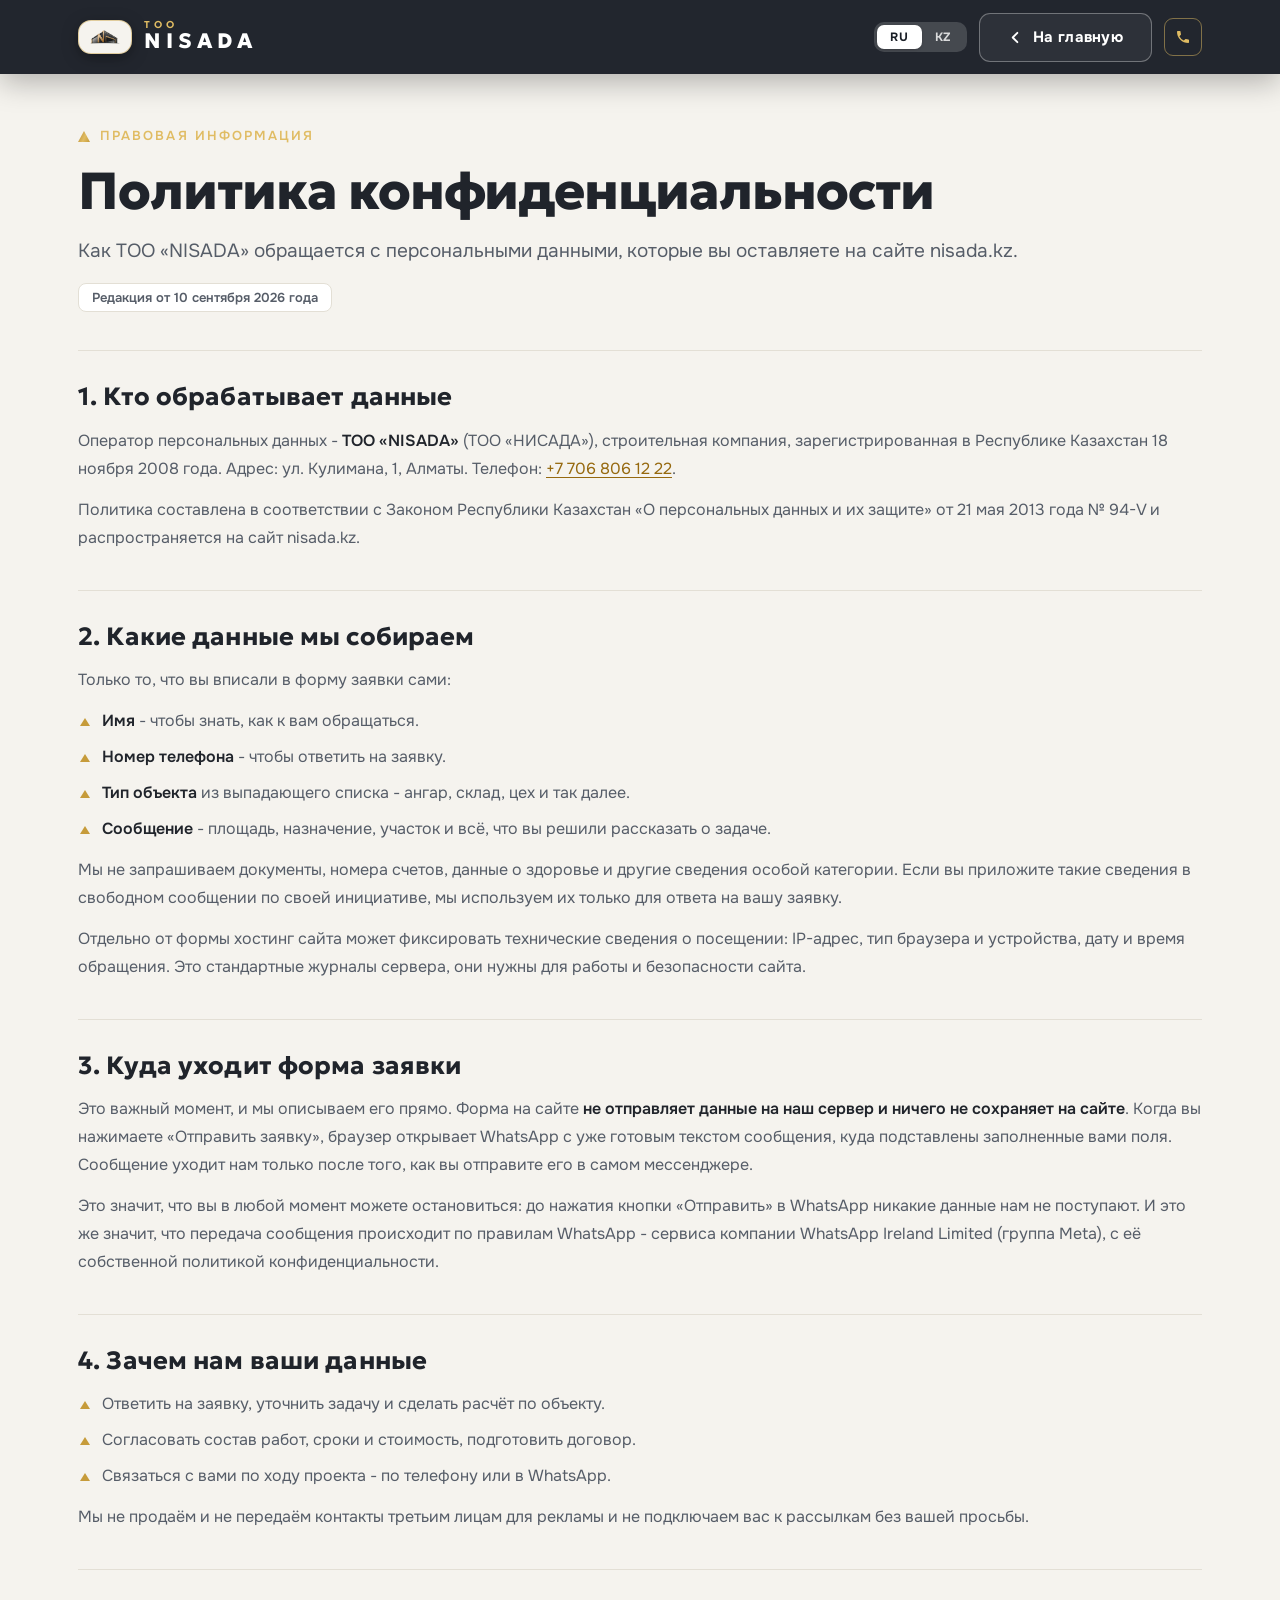
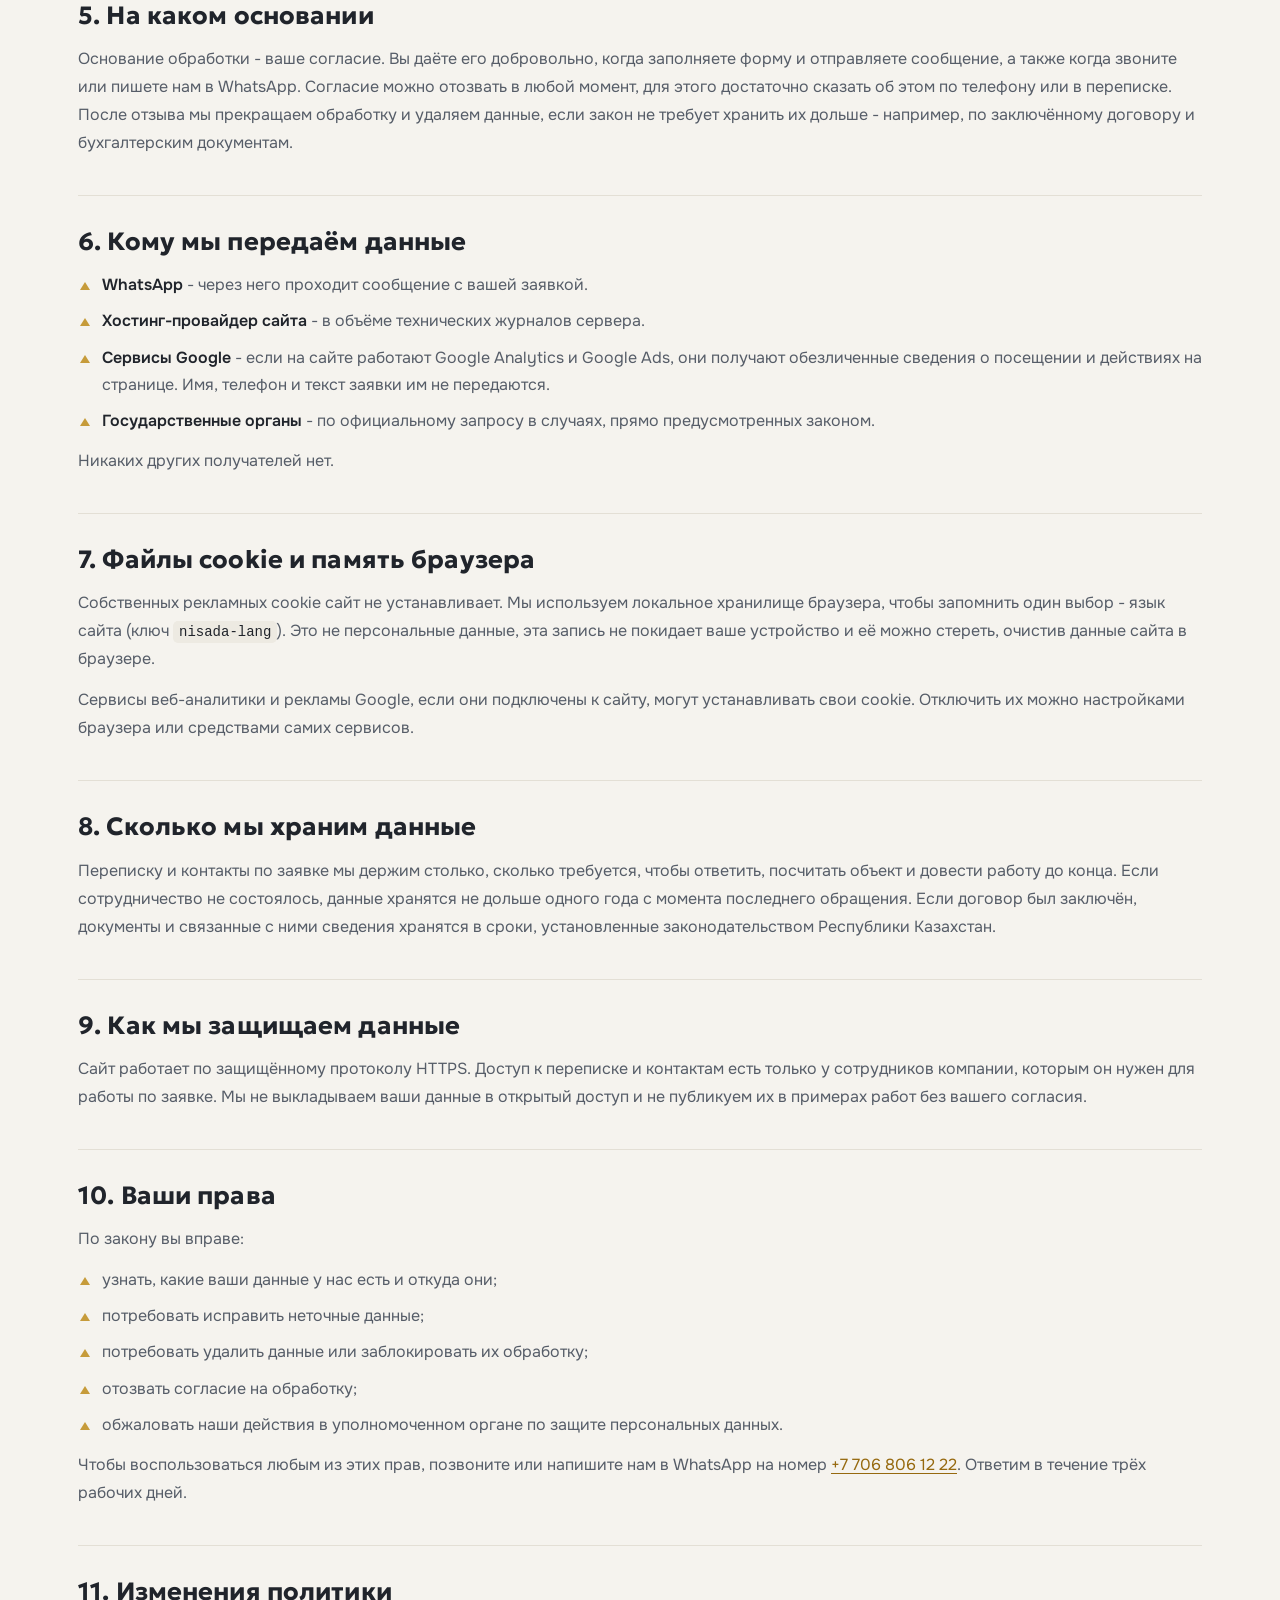
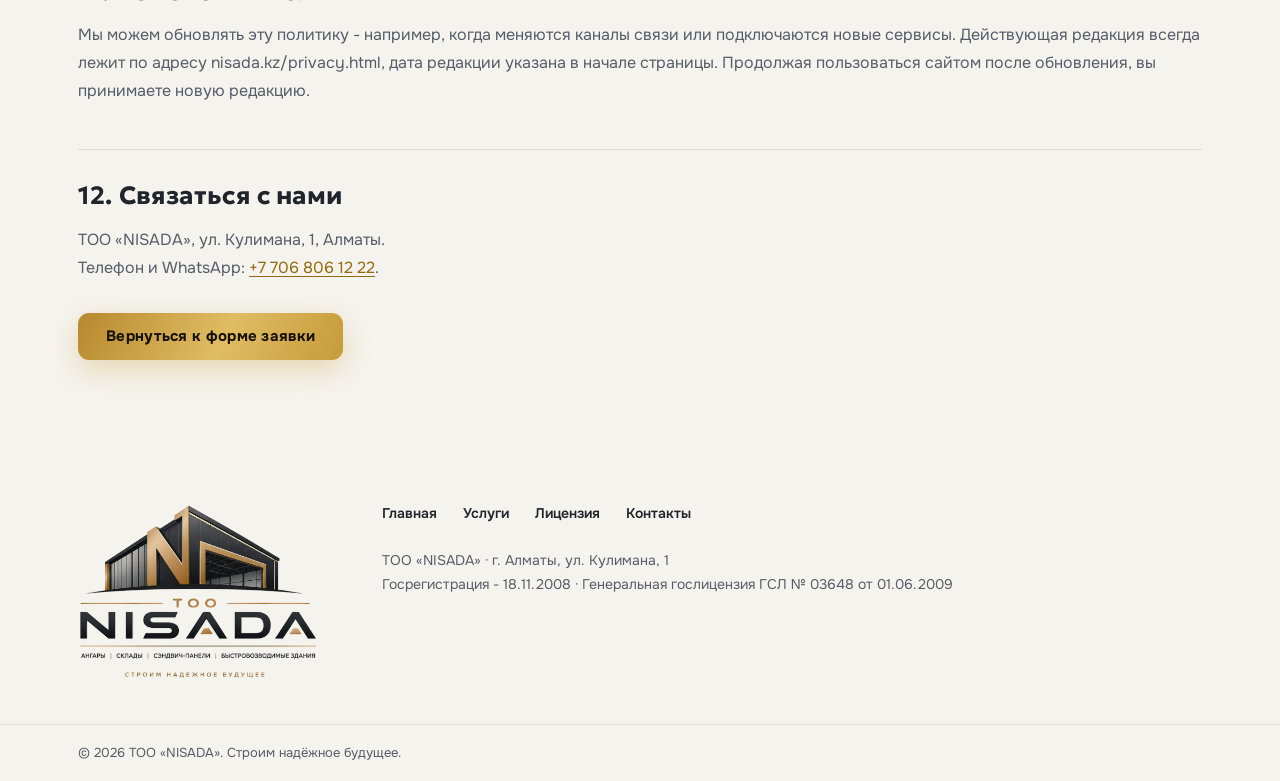
==== privacy.html @ b3cd4b34 "Отдельная страница «Политика конфиденциальности» - privacy.html на той же дизайн-системе, RU и KZ, с" ====
<!DOCTYPE html>
<html lang="ru">
<head>
<meta charset="UTF-8">
<meta name="viewport" content="width=device-width, initial-scale=1.0">
<title>Политика конфиденциальности - ТОО «NISADA»</title>
<meta name="description" content="Политика конфиденциальности ТОО «NISADA»: какие персональные данные мы собираем через форму заявки, зачем они нужны, кому передаются и как отозвать согласие.">
<meta name="theme-color" content="#191E26">
<link rel="canonical" href="https://nisada.kz/privacy.html">
<link rel="alternate" hreflang="ru" href="https://nisada.kz/privacy.html">
<link rel="alternate" hreflang="kk" href="https://nisada.kz/privacy.html?lang=kk">
<link rel="alternate" hreflang="x-default" href="https://nisada.kz/privacy.html">
<meta property="og:type" content="website">
<meta property="og:locale" content="ru_RU">
<meta property="og:title" content="Политика конфиденциальности - ТОО «NISADA»">
<meta property="og:description" content="Какие персональные данные собирает сайт nisada.kz, зачем они нужны, кому передаются и как отозвать согласие.">
<meta property="og:url" content="https://nisada.kz/privacy.html">
<meta property="og:image" content="https://nisada.kz/assets/og-image.jpg">
<link rel="icon" href="favicon.ico" sizes="48x48">
<link rel="icon" type="image/png" sizes="32x32" href="assets/favicon-32.png">
<link rel="icon" type="image/png" sizes="16x16" href="assets/favicon-16.png">
<link rel="apple-touch-icon" href="assets/apple-touch-icon.png">
<link rel="preconnect" href="https://fonts.googleapis.com">
<link rel="preconnect" href="https://fonts.gstatic.com" crossorigin>
<link href="https://fonts.googleapis.com/css2?family=Geologica:wght@300;500;600;700;800&family=Onest:wght@400;500;600;700&display=swap" rel="stylesheet">
<link rel="stylesheet" href="styles.css?v=20260910-3">
</head>
<body class="doc-body">

<header class="hdr hdr-doc" id="hdr">
  <div class="hdr-in">
    <a class="brand" href="index.html" aria-label="NISADA - на главную">
      <img src="assets/logo-mark.webp" alt="Знак NISADA" width="760" height="346">
      <span class="brand-t"><i>ТОО</i><b>NISADA</b></span>
    </a>
    <div class="hdr-right">
      <div class="lang" role="group" aria-label="Язык сайта">
        <button type="button" data-lang="ru" class="is-active" aria-pressed="true" lang="ru">RU</button>
        <button type="button" data-lang="kk" aria-pressed="false" lang="kk">KZ</button>
      </div>
      <a class="btn btn-line btn-back" href="index.html">
        <svg viewBox="0 0 16 16" width="15" height="15" aria-hidden="true"><path d="M10 3 5 8l5 5" fill="none" stroke="currentColor" stroke-width="2" stroke-linecap="round" stroke-linejoin="round"/></svg>
        <span data-tr="back">На главную</span>
      </a>
      <a class="tel-btn" href="tel:+77068061222">
        <svg viewBox="0 0 24 24" width="16" height="16" aria-hidden="true"><path fill="currentColor" d="M6.6 10.8a15.1 15.1 0 0 0 6.6 6.6l2.2-2.2c.3-.3.7-.4 1-.2 1.1.4 2.3.6 3.6.6.6 0 1 .4 1 1V20c0 .6-.4 1-1 1A17 17 0 0 1 3 4c0-.6.4-1 1-1h3.4c.6 0 1 .4 1 1 0 1.2.2 2.4.6 3.6.1.4 0 .7-.2 1l-2.2 2.2Z"/></svg>
        <span>+7 706 806 12 22</span>
      </a>
    </div>
  </div>
</header>

<main class="doc" id="main">
  <div class="wrap">

    <!-- ================= РУССКАЯ ВЕРСИЯ ================= -->
    <div data-tr-block="ru">
      <p class="over over-l"><span class="tri" aria-hidden="true"></span><span>Правовая информация</span></p>
      <h1>Политика конфиденциальности</h1>
      <p class="doc-lead">Как ТОО «NISADA» обращается с персональными данными, которые вы оставляете на сайте nisada.kz.</p>
      <p class="doc-date">Редакция от 10 сентября 2026 года</p>

      <section class="doc-sec">
        <h2>1. Кто обрабатывает данные</h2>
        <p>Оператор персональных данных - <b>ТОО «NISADA»</b> (ТОО «НИСАДА»), строительная компания, зарегистрированная в Республике Казахстан 18 ноября 2008 года. Адрес: ул. Кулимана, 1, Алматы. Телефон: <a href="tel:+77068061222">+7 706 806 12 22</a>.</p>
        <p>Политика составлена в соответствии с Законом Республики Казахстан «О персональных данных и их защите» от 21 мая 2013 года № 94-V и распространяется на сайт nisada.kz.</p>
      </section>

      <section class="doc-sec">
        <h2>2. Какие данные мы собираем</h2>
        <p>Только то, что вы вписали в форму заявки сами:</p>
        <ul class="doc-list">
          <li><b>Имя</b> - чтобы знать, как к вам обращаться.</li>
          <li><b>Номер телефона</b> - чтобы ответить на заявку.</li>
          <li><b>Тип объекта</b> из выпадающего списка - ангар, склад, цех и так далее.</li>
          <li><b>Сообщение</b> - площадь, назначение, участок и всё, что вы решили рассказать о задаче.</li>
        </ul>
        <p>Мы не запрашиваем документы, номера счетов, данные о здоровье и другие сведения особой категории. Если вы приложите такие сведения в свободном сообщении по своей инициативе, мы используем их только для ответа на вашу заявку.</p>
        <p>Отдельно от формы хостинг сайта может фиксировать технические сведения о посещении: IP-адрес, тип браузера и устройства, дату и время обращения. Это стандартные журналы сервера, они нужны для работы и безопасности сайта.</p>
      </section>

      <section class="doc-sec">
        <h2>3. Куда уходит форма заявки</h2>
        <p>Это важный момент, и мы описываем его прямо. Форма на сайте <b>не отправляет данные на наш сервер и ничего не сохраняет на сайте</b>. Когда вы нажимаете «Отправить заявку», браузер открывает WhatsApp с уже готовым текстом сообщения, куда подставлены заполненные вами поля. Сообщение уходит нам только после того, как вы отправите его в самом мессенджере.</p>
        <p>Это значит, что вы в любой момент можете остановиться: до нажатия кнопки «Отправить» в WhatsApp никакие данные нам не поступают. И это же значит, что передача сообщения происходит по правилам WhatsApp - сервиса компании WhatsApp Ireland Limited (группа Meta), с её собственной политикой конфиденциальности.</p>
      </section>

      <section class="doc-sec">
        <h2>4. Зачем нам ваши данные</h2>
        <ul class="doc-list">
          <li>Ответить на заявку, уточнить задачу и сделать расчёт по объекту.</li>
          <li>Согласовать состав работ, сроки и стоимость, подготовить договор.</li>
          <li>Связаться с вами по ходу проекта - по телефону или в WhatsApp.</li>
        </ul>
        <p>Мы не продаём и не передаём контакты третьим лицам для рекламы и не подключаем вас к рассылкам без вашей просьбы.</p>
      </section>

      <section class="doc-sec">
        <h2>5. На каком основании</h2>
        <p>Основание обработки - ваше согласие. Вы даёте его добровольно, когда заполняете форму и отправляете сообщение, а также когда звоните или пишете нам в WhatsApp. Согласие можно отозвать в любой момент, для этого достаточно сказать об этом по телефону или в переписке. После отзыва мы прекращаем обработку и удаляем данные, если закон не требует хранить их дольше - например, по заключённому договору и бухгалтерским документам.</p>
      </section>

      <section class="doc-sec">
        <h2>6. Кому мы передаём данные</h2>
        <ul class="doc-list">
          <li><b>WhatsApp</b> - через него проходит сообщение с вашей заявкой.</li>
          <li><b>Хостинг-провайдер сайта</b> - в объёме технических журналов сервера.</li>
          <li><b>Сервисы Google</b> - если на сайте работают Google Analytics и Google Ads, они получают обезличенные сведения о посещении и действиях на странице. Имя, телефон и текст заявки им не передаются.</li>
          <li><b>Государственные органы</b> - по официальному запросу в случаях, прямо предусмотренных законом.</li>
        </ul>
        <p>Никаких других получателей нет.</p>
      </section>

      <section class="doc-sec">
        <h2>7. Файлы cookie и память браузера</h2>
        <p>Собственных рекламных cookie сайт не устанавливает. Мы используем локальное хранилище браузера, чтобы запомнить один выбор - язык сайта (ключ <code>nisada-lang</code>). Это не персональные данные, эта запись не покидает ваше устройство и её можно стереть, очистив данные сайта в браузере.</p>
        <p>Сервисы веб-аналитики и рекламы Google, если они подключены к сайту, могут устанавливать свои cookie. Отключить их можно настройками браузера или средствами самих сервисов.</p>
      </section>

      <section class="doc-sec">
        <h2>8. Сколько мы храним данные</h2>
        <p>Переписку и контакты по заявке мы держим столько, сколько требуется, чтобы ответить, посчитать объект и довести работу до конца. Если сотрудничество не состоялось, данные хранятся не дольше одного года с момента последнего обращения. Если договор был заключён, документы и связанные с ними сведения хранятся в сроки, установленные законодательством Республики Казахстан.</p>
      </section>

      <section class="doc-sec">
        <h2>9. Как мы защищаем данные</h2>
        <p>Сайт работает по защищённому протоколу HTTPS. Доступ к переписке и контактам есть только у сотрудников компании, которым он нужен для работы по заявке. Мы не выкладываем ваши данные в открытый доступ и не публикуем их в примерах работ без вашего согласия.</p>
      </section>

      <section class="doc-sec">
        <h2>10. Ваши права</h2>
        <p>По закону вы вправе:</p>
        <ul class="doc-list">
          <li>узнать, какие ваши данные у нас есть и откуда они;</li>
          <li>потребовать исправить неточные данные;</li>
          <li>потребовать удалить данные или заблокировать их обработку;</li>
          <li>отозвать согласие на обработку;</li>
          <li>обжаловать наши действия в уполномоченном органе по защите персональных данных.</li>
        </ul>
        <p>Чтобы воспользоваться любым из этих прав, позвоните или напишите нам в WhatsApp на номер <a href="tel:+77068061222">+7 706 806 12 22</a>. Ответим в течение трёх рабочих дней.</p>
      </section>

      <section class="doc-sec">
        <h2>11. Изменения политики</h2>
        <p>Мы можем обновлять эту политику - например, когда меняются каналы связи или подключаются новые сервисы. Действующая редакция всегда лежит по адресу nisada.kz/privacy.html, дата редакции указана в начале страницы. Продолжая пользоваться сайтом после обновления, вы принимаете новую редакцию.</p>
      </section>

      <section class="doc-sec doc-cta">
        <h2>12. Связаться с нами</h2>
        <p>ТОО «NISADA», ул. Кулимана, 1, Алматы.<br>Телефон и WhatsApp: <a href="tel:+77068061222">+7 706 806 12 22</a>.</p>
        <a class="btn btn-gold" href="index.html#kontakty"><span data-tr="cta">Вернуться к форме заявки</span></a>
      </section>
    </div>

    <!-- ================= ҚАЗАҚША НҰСҚА ================= -->
    <div data-tr-block="kk" hidden>
      <p class="over over-l"><span class="tri" aria-hidden="true"></span><span>Құқықтық ақпарат</span></p>
      <h1>Құпиялылық саясаты</h1>
      <p class="doc-lead">«NISADA» ЖШС nisada.kz сайтында қалдырған дербес деректеріңізбен қалай жұмыс істейді.</p>
      <p class="doc-date">2026 жылғы 10 қыркүйектегі редакция</p>

      <section class="doc-sec">
        <h2>1. Деректерді кім өңдейді</h2>
        <p>Дербес деректер операторы - <b>«NISADA» ЖШС</b> («НИСАДА» ЖШС), Қазақстан Республикасында 2008 жылғы 18 қарашада тіркелген құрылыс компаниясы. Мекенжайы: Кулиман көшесі, 1, Алматы. Телефон: <a href="tel:+77068061222">+7 706 806 12 22</a>.</p>
        <p>Саясат Қазақстан Республикасының «Дербес деректер және оларды қорғау туралы» 2013 жылғы 21 мамырдағы № 94-V Заңына сәйкес жасалған және nisada.kz сайтына қолданылады.</p>
      </section>

      <section class="doc-sec">
        <h2>2. Қандай деректерді жинаймыз</h2>
        <p>Тек өтінім нысанына өзіңіз жазған мәліметтерді:</p>
        <ul class="doc-list">
          <li><b>Атыңыз</b> - сізге қалай жүгінетінімізді білу үшін.</li>
          <li><b>Телефон нөміріңіз</b> - өтінімге жауап беру үшін.</li>
          <li><b>Нысан түрі</b> - ашылмалы тізімнен: ангар, қойма, цех және басқасы.</li>
          <li><b>Хабарлама</b> - аумағы, мақсаты, учаске және міндет туралы айтқыңыз келген бәрі.</li>
        </ul>
        <p>Біз құжаттарды, шот нөмірлерін, денсаулық туралы және өзге де ерекше санаттағы мәліметтерді сұрамаймыз. Егер осындай мәліметтерді еркін хабарламада өз бастамаңызбен жазсаңыз, оларды тек өтініміңізге жауап беру үшін пайдаланамыз.</p>
        <p>Нысаннан бөлек, сайт хостингі кіру туралы техникалық мәліметтерді тіркеуі мүмкін: IP-мекенжай, браузер мен құрылғы түрі, өтініш күні мен уақыты. Бұл - сайттың жұмысы мен қауіпсіздігіне қажет стандартты сервер журналдары.</p>
      </section>

      <section class="doc-sec">
        <h2>3. Өтінім нысаны қайда жіберіледі</h2>
        <p>Бұл маңызды тұс, оны ашық жазамыз. Сайттағы нысан <b>деректерді біздің серверге жібермейді және сайтта ештеңе сақтамайды</b>. «Өтінім қалдыру» батырмасын басқанда, браузер дайын мәтіні бар WhatsApp-ты ашады - онда сіз толтырған өрістер қойылған. Хабарлама бізге сіз оны мессенджердің өзінде жібергеннен кейін ғана келеді.</p>
        <p>Яғни, кез келген сәтте тоқтай аласыз: WhatsApp-та «Жіберу» түймесін баспайынша, бізге ешқандай дерек түспейді. Сонымен қатар хабарламаның берілуі WhatsApp қағидалары бойынша жүреді - бұл WhatsApp Ireland Limited компаниясының (Meta тобы) өз құпиялылық саясаты бар сервисі.</p>
      </section>

      <section class="doc-sec">
        <h2>4. Деректеріңіз бізге не үшін керек</h2>
        <ul class="doc-list">
          <li>Өтінімге жауап беру, міндетті нақтылау және нысан бойынша есеп жасау.</li>
          <li>Жұмыс құрамын, мерзімін, құнын келісу және шарт дайындау.</li>
          <li>Жоба барысында сізбен байланысу - телефон немесе WhatsApp арқылы.</li>
        </ul>
        <p>Байланыс деректеріңізді жарнама үшін үшінші тұлғаларға сатпаймыз әрі бермейміз, сұрауыңызсыз таратылымға қоспаймыз.</p>
      </section>

      <section class="doc-sec">
        <h2>5. Қандай негізде</h2>
        <p>Өңдеу негізі - сіздің келісіміңіз. Оны нысанды толтырып, хабарлама жібергенде, сондай-ақ бізге қоңырау шалғанда немесе WhatsApp-қа жазғанда өз еркіңізбен бересіз. Келісімді кез келген сәтте кері қайтаруға болады: телефон арқылы немесе хат алмасуда айтсаңыз жеткілікті. Кері қайтарғаннан кейін өңдеуді тоқтатып, деректерді жоямыз - егер заң оларды ұзағырақ сақтауды талап етпесе, мысалы жасалған шарт пен бухгалтерлік құжаттар бойынша.</p>
      </section>

      <section class="doc-sec">
        <h2>6. Деректерді кімге береміз</h2>
        <ul class="doc-list">
          <li><b>WhatsApp</b> - өтініміңіз бар хабарлама сол арқылы өтеді.</li>
          <li><b>Сайттың хостинг-провайдері</b> - сервердің техникалық журналдары көлемінде.</li>
          <li><b>Google сервистері</b> - сайтта Google Analytics пен Google Ads жұмыс істесе, олар кіру мен беттегі әрекеттер туралы дербестендірілмеген мәліметтер алады. Атыңыз, телефоныңыз және өтінім мәтіні оларға берілмейді.</li>
          <li><b>Мемлекеттік органдар</b> - заңда тікелей көзделген жағдайларда, ресми сұрау бойынша.</li>
        </ul>
        <p>Басқа алушылар жоқ.</p>
      </section>

      <section class="doc-sec">
        <h2>7. Cookie файлдары және браузер жады</h2>
        <p>Сайт өзінің жарнамалық cookie файлдарын орнатпайды. Браузердің жергілікті жадын бір ғана таңдауды - сайт тілін есте сақтау үшін пайдаланамыз (<code>nisada-lang</code> кілті). Бұл дербес дерек емес, жазба құрылғыңыздан шықпайды және браузерде сайт деректерін тазалау арқылы өшіріледі.</p>
        <p>Сайтқа қосылған жағдайда Google веб-аналитика және жарнама сервистері өз cookie файлдарын орнатуы мүмкін. Оларды браузер параметрлерімен немесе сол сервистердің құралдарымен өшіруге болады.</p>
      </section>

      <section class="doc-sec">
        <h2>8. Деректерді қанша уақыт сақтаймыз</h2>
        <p>Өтінім бойынша хат алмасу мен байланыс деректерін жауап беруге, нысанды есептеуге және жұмысты аяғына жеткізуге қажет мерзімде ұстаймыз. Ынтымақтастық болмаса, деректер соңғы өтініштен бастап бір жылдан аспайды. Шарт жасалған болса, құжаттар мен оларға қатысты мәліметтер Қазақстан Республикасының заңнамасында белгіленген мерзімде сақталады.</p>
      </section>

      <section class="doc-sec">
        <h2>9. Деректерді қалай қорғаймыз</h2>
        <p>Сайт қорғалған HTTPS хаттамасы бойынша жұмыс істейді. Хат алмасу мен байланыс деректеріне өтінім бойынша жұмыс істеу үшін қажет қызметкерлердің ғана қолжетімділігі бар. Деректеріңізді ашық қолжетімділікке шығармаймыз және келісіміңізсіз жұмыс мысалдарында жарияламаймыз.</p>
      </section>

      <section class="doc-sec">
        <h2>10. Сіздің құқықтарыңыз</h2>
        <p>Заң бойынша сіз мыналарға құқылысыз:</p>
        <ul class="doc-list">
          <li>бізде қандай деректеріңіз бар екенін және олардың қайдан алынғанын білуге;</li>
          <li>дұрыс емес деректерді түзетуді талап етуге;</li>
          <li>деректерді жоюды немесе өңдеуді бұғаттауды талап етуге;</li>
          <li>өңдеуге берген келісімді кері қайтаруға;</li>
          <li>біздің әрекеттерімізге дербес деректерді қорғау жөніндегі уәкілетті органға шағымдануға.</li>
        </ul>
        <p>Осы құқықтардың кез келгенін пайдалану үшін <a href="tel:+77068061222">+7 706 806 12 22</a> нөміріне қоңырау шалыңыз немесе WhatsApp-қа жазыңыз. Үш жұмыс күні ішінде жауап береміз.</p>
      </section>

      <section class="doc-sec">
        <h2>11. Саясаттағы өзгерістер</h2>
        <p>Бұл саясатты жаңартып отыруымыз мүмкін - мысалы, байланыс арналары өзгергенде немесе жаңа сервистер қосылғанда. Қолданыстағы редакция әрқашан nisada.kz/privacy.html мекенжайында тұрады, редакция күні беттің басында көрсетілген. Жаңартудан кейін сайтты пайдалануды жалғастыру арқылы жаңа редакцияны қабылдайсыз.</p>
      </section>

      <section class="doc-sec doc-cta">
        <h2>12. Бізбен байланысу</h2>
        <p>«NISADA» ЖШС, Кулиман көшесі, 1, Алматы.<br>Телефон және WhatsApp: <a href="tel:+77068061222">+7 706 806 12 22</a>.</p>
        <a class="btn btn-gold" href="index.html#kontakty"><span>Өтінім нысанына оралу</span></a>
      </section>
    </div>

  </div>
</main>

<footer class="ftr">
  <div class="wrap ftr-in">
    <div class="ftr-brand">
      <img src="assets/logo-full.webp" alt="Логотип ТОО NISADA" width="900" height="660" loading="lazy" decoding="async">
    </div>
    <div class="ftr-cols">
      <nav class="ftr-nav" aria-label="Навигация в подвале">
        <a href="index.html" data-tr="fnav1">Главная</a>
        <a href="index.html#uslugi" data-tr="fnav2">Услуги</a>
        <a href="index.html#licenziya" data-tr="fnav3">Лицензия</a>
        <a href="index.html#kontakty" data-tr="fnav4">Контакты</a>
      </nav>
      <div class="ftr-req">
        <p data-tr="freq1">ТОО «NISADA» · г. Алматы, ул. Кулимана, 1</p>
        <p data-tr="freq2">Госрегистрация - 18.11.2008 · Генеральная гослицензия ГСЛ № 03648 от 01.06.2009</p>
      </div>
    </div>
  </div>
  <div class="ftr-bot">
    <div class="wrap"><p><span data-tr="fbot">© 2026 ТОО «NISADA». Строим надёжное будущее.</span></p></div>
  </div>
</footer>

<script src="privacy.js?v=20260910-3" defer></script>
</body>
</html>
---- styles.css ----
/* ============ NISADA — графит + золото ============ */
:root{
  --ink:#191E26;          /* графит-чернила, светлее прежнего #101318 */
  --coal:#212833;         /* тёмная секция */
  --steel:#2B3340;        /* карточки на тёмном */
  --paper:#F5F3EE;        /* тёплая бумага */
  --white:#FFFFFF;
  --gold:#C69B3A;
  --gold2:#E0BC63;
  --gold-grad:linear-gradient(115deg,#B8892E 0%,#E0BC63 55%,#C69B3A 100%);
  --tx:#20242B;           /* текст на светлом */
  --tx-soft:#565D68;
  --tx-inv:#F2EFE9;       /* текст на тёмном */
  --tx-inv-soft:#BAC1CC;
  --line-l:#E3DFD5;
  --line-d:rgba(255,255,255,.14);
  --disp:"Geologica","Segoe UI",sans-serif;
  --body:"Onest","Segoe UI",sans-serif;
  --hdr-h:74px;
  --rib:repeating-linear-gradient(90deg,rgba(255,255,255,.04) 0 2px,transparent 2px 26px);
}

*{margin:0;padding:0;box-sizing:border-box}
html{scroll-behavior:smooth;overflow-x:clip}
body{
  font-family:var(--body);color:var(--tx);background:var(--paper);
  line-height:1.6;font-size:16px;overflow-x:clip;
}
img{max-width:100%;height:auto;display:block}
a{color:inherit;text-decoration:none}
ul,ol{list-style:none}
[id]{scroll-margin-top:calc(var(--hdr-h) + 14px)}

.wrap{max-width:1220px;margin-inline:auto;padding-inline:clamp(20px,4vw,48px)}

/* ---- золотой треугольник (мотив из «A» логотипа) ---- */
.tri{
  display:inline-block;width:12px;height:11px;flex:none;
  background:var(--gold-grad);
  clip-path:polygon(50% 0,100% 100%,0 100%);
}

/* ---- прогресс чтения ---- */
.progress{position:fixed;inset:0 0 auto 0;height:3px;z-index:120;pointer-events:none}
.progress span{display:block;height:100%;width:0;background:var(--gold-grad)}

/* ============ ШАПКА ============ */
.hdr{
  position:fixed;inset:0 0 auto 0;z-index:100;height:var(--hdr-h);
  background:transparent;transition:background .35s ease,box-shadow .35s ease;
}
.hdr.scrolled,body.menu-open .hdr{background:rgba(25,30,38,.96);box-shadow:0 8px 30px rgba(0,0,0,.28)}
.hdr-in{
  max-width:1220px;margin-inline:auto;height:100%;
  padding-inline:clamp(20px,4vw,48px);
  display:flex;align-items:center;gap:20px;
}
.brand{display:flex;align-items:center;gap:12px;position:relative;z-index:96}
.brand img{
  width:54px;height:auto;flex:none;
  background:var(--paper);padding:9px 11px;border-radius:13px;
  border:1px solid rgba(198,155,58,.45);box-shadow:0 4px 16px rgba(0,0,0,.35);
  transition:transform .3s ease,border-color .3s ease;
}
.brand:hover img{transform:translateY(-2px);border-color:var(--gold2)}
.brand-t{display:flex;flex-direction:column;line-height:1.05}
.brand-t i{font:600 10px/1 var(--disp);letter-spacing:.42em;color:var(--gold2);font-style:normal}
.brand-t b{font:800 21px/1.1 var(--disp);letter-spacing:.24em;color:#fff}

.nav{display:flex;align-items:center;gap:22px;margin-left:auto}
.nav a{
  color:rgba(255,255,255,.82);font:500 14px/1 var(--body);letter-spacing:.02em;
  padding:8px 2px;position:relative;transition:color .25s;
}
.nav a::after{
  content:"";position:absolute;left:2px;right:100%;bottom:2px;height:2px;
  background:var(--gold-grad);transition:right .3s ease;
}
.nav a:hover{color:#fff}
.nav a:hover::after{right:2px}
.nav .nav-cta{
  border:1px solid rgba(224,188,99,.55);border-radius:9px;padding:9px 16px;color:var(--gold2);
  white-space:nowrap;
}
.nav .nav-cta::after{display:none}
.nav .nav-cta:hover{background:rgba(198,155,58,.14);color:var(--gold2)}

.hdr-right{display:flex;align-items:center;gap:12px;margin-left:auto;position:relative;z-index:96}
.nav + .hdr-right{margin-left:0}

/* переключатель языка — стандарт студии */
.lang{display:flex;gap:0;background:rgba(255,255,255,.16);border-radius:10px;padding:3px}
.lang button{
  border:0;background:transparent;border-radius:7px;cursor:pointer;
  padding:6px 13px;font:700 12px/1 var(--body);letter-spacing:.06em;
  color:rgba(255,255,255,.8);transition:background .25s,color .25s;
}
.lang button:hover{color:#fff}
.lang button.is-active{background:#fff;color:var(--ink);box-shadow:0 1px 3px rgba(0,0,0,.18)}
.lang button:focus-visible{outline:2px solid currentColor;outline-offset:2px}

.wa-btn{
  display:flex;align-items:center;gap:8px;
  background:rgba(255,255,255,.1);border:1px solid rgba(255,255,255,.18);
  color:#fff;border-radius:9px;padding:10px;font:600 13px/1 var(--body);
  transition:background .25s,border-color .25s;
}
.wa-btn span{display:none}
.wa-btn:hover{background:rgba(198,155,58,.2);border-color:rgba(224,188,99,.5)}

.tel-btn{
  display:flex;align-items:center;gap:8px;
  border:1px solid rgba(224,188,99,.5);border-radius:9px;padding:8px 14px;
  color:var(--gold2);font:700 13px/1 var(--body);letter-spacing:.02em;white-space:nowrap;
  transition:background .25s,border-color .25s,color .25s;
}
.tel-btn:hover{background:rgba(198,155,58,.16);border-color:var(--gold2);color:#fff}

.burger{
  display:none;flex-direction:column;justify-content:center;gap:5px;
  width:44px;height:44px;padding:10px;border:0;background:transparent;cursor:pointer;
  position:relative;z-index:96;
}
.burger span{display:block;height:2px;width:100%;background:#fff;border-radius:2px;transition:transform .3s,opacity .3s}
body.menu-open .burger span:nth-child(1){transform:translateY(7px) rotate(45deg)}
body.menu-open .burger span:nth-child(2){opacity:0}
body.menu-open .burger span:nth-child(3){transform:translateY(-7px) rotate(-45deg)}

/* мобильное меню-оверлей */
.mnav{
  position:fixed;inset:0;z-index:90;background:#171C24;
  opacity:0;visibility:hidden;transition:opacity .3s ease,visibility .3s ease;
  overflow-y:auto;
}
body.menu-open .mnav{opacity:1;visibility:visible}
.mnav-in{
  min-height:100%;display:flex;flex-direction:column;justify-content:center;gap:6px;
  padding:calc(var(--hdr-h) + 24px) clamp(24px,7vw,60px) 48px;
}
.mnav-in a{
  color:var(--tx-inv);font:600 clamp(24px,6vw,32px)/1.2 var(--disp);
  padding:12px 0;border-bottom:1px solid var(--line-d);
  display:flex;align-items:center;gap:14px;
  transform:translateY(14px);opacity:0;transition:transform .4s ease,opacity .4s ease;
}
.mnav-in a::before{content:"";width:10px;height:9px;background:var(--gold-grad);clip-path:polygon(50% 0,100% 100%,0 100%);flex:none}
body.menu-open .mnav-in a{transform:none;opacity:1}
.mnav-in a:nth-child(2){transition-delay:.05s}
.mnav-in a:nth-child(3){transition-delay:.1s}
.mnav-in a:nth-child(4){transition-delay:.15s}
.mnav-in a:nth-child(5){transition-delay:.2s}
.mnav-in a:nth-child(6){transition-delay:.25s}
.mnav-in a:nth-child(7){transition-delay:.3s}
.mnav-cta{color:var(--gold2)!important;border-bottom:0!important}
.mnav-contacts{
  display:flex;flex-direction:column;gap:10px;margin-top:22px;
  opacity:0;transform:translateY(14px);transition:transform .4s ease .3s,opacity .4s ease .3s;
}
body.menu-open .mnav-contacts{opacity:1;transform:none}
.mnav-contacts a{
  font:700 17px/1 var(--body)!important;letter-spacing:.02em;
  padding:14px 18px!important;border:1px solid rgba(224,188,99,.45)!important;
  border-radius:11px;justify-content:center;opacity:1!important;transform:none!important;
  transition:background .25s!important;
}
.mnav-contacts a::before{display:none}
.mnav-tel{color:var(--gold2)!important}
.mnav-wa{color:#fff!important;border-color:rgba(255,255,255,.2)!important;background:rgba(255,255,255,.07)}

/* ============ КНОПКИ ============ */
.btn{
  display:inline-flex;align-items:center;justify-content:center;gap:10px;
  font:700 15px/1 var(--body);letter-spacing:.02em;border-radius:11px;
  padding:16px 28px;cursor:pointer;border:0;
  transition:transform .25s ease,box-shadow .25s ease,background .25s,border-color .25s;
}
.btn-gold{
  background:var(--gold-grad);color:#181205;
  box-shadow:0 10px 28px rgba(198,155,58,.32);
}
.btn-gold:hover{transform:translateY(-2px);box-shadow:0 14px 34px rgba(198,155,58,.42)}
.btn-line{
  border:1px solid rgba(255,255,255,.32);color:#fff;background:rgba(255,255,255,.05);
}
.btn-line:hover{border-color:var(--gold2);color:var(--gold2);transform:translateY(-2px)}
.btn-wide{width:100%}
.btn:focus-visible,a:focus-visible,button:focus-visible{outline:2px solid var(--gold2);outline-offset:3px}

/* ============ HERO ============ */
.hero{
  position:relative;min-height:100svh;display:flex;align-items:center;
  background:var(--ink);color:var(--tx-inv);overflow:hidden;
  padding:calc(var(--hdr-h) + 44px) 0 104px;
}
.hero-bg{position:absolute;inset:0;z-index:0;overflow:hidden}
/* picture без размеров схлопывается в ноль - растягиваем явно */
.hero-bg picture{display:block;width:100%;height:100%}
/* реальный корпус клиента: здание в правых двух третях кадра, текст слева */
.hero-bg img{
  width:100%;height:100%;object-fit:cover;object-position:74% 50%;
  opacity:.88;filter:saturate(.72) contrast(1.02) brightness(1.12);
  transform:scale(1.06);
  animation:heroDrift 30s ease-in-out infinite alternate;
}
@keyframes heroDrift{
  from{transform:scale(1.06) translate3d(0,0,0)}
  to{transform:scale(1.15) translate3d(-1.6%,-1.8%,0)}
}
/* Затемнение держим ровно там, где лежит текст: слева плотно, справа кадр открыт. */
.hero-bg::after{
  content:"";position:absolute;inset:0;
  background:
    radial-gradient(105% 80% at 76% 26%,rgba(224,188,99,.15) 0%,rgba(224,188,99,0) 60%),
    linear-gradient(100deg,rgba(20,25,32,.92) 14%,rgba(20,25,32,.6) 52%,rgba(20,25,32,.1) 100%),
    linear-gradient(0deg,rgba(20,25,32,.86) 0%,rgba(20,25,32,0) 40%);
}
.hero-rib{position:absolute;inset:0;z-index:1;background:var(--rib);pointer-events:none}

/* сквозной мотив — треугольник из «A» логотипа, вычерченный как на чертеже */
.hero-mark{
  position:absolute;z-index:1;right:clamp(-70px,-2vw,0px);top:50%;
  width:min(50vw,600px);height:auto;transform:translateY(-52%);
  pointer-events:none;overflow:visible;
}
.hero-mark .hm-l{
  stroke:var(--gold2);stroke-width:1.2;opacity:.24;
  stroke-dasharray:1200;stroke-dashoffset:1200;
  animation:markDraw 2.8s cubic-bezier(.2,.7,.3,1) .35s forwards;
}
.hero-mark .hm-2{opacity:.17;animation-delay:.75s}
.hero-mark .hm-3{opacity:.28;animation-delay:1.15s}
@keyframes markDraw{to{stroke-dashoffset:0}}

.hero-in{position:relative;z-index:2;width:100%}
.hero-over{
  display:flex;align-items:center;gap:10px;
  font:600 13px/1.3 var(--body);letter-spacing:.14em;text-transform:uppercase;color:var(--gold2);
  margin-bottom:24px;
}
.hero-h1{font:800 clamp(30px,6.4vw,84px)/1.06 var(--disp);letter-spacing:.005em;color:#fff;text-wrap:balance}
/* казахская строка длиннее русской - кегль ниже, иначе заголовок уезжает на пять строк */
html[lang="kk"] .hero-h1{font-size:clamp(26px,4.6vw,60px);line-height:1.08}
.h1-line{display:block;overflow:hidden}
.h1-inner{display:inline-block}
.hero-h1 .gold{background:var(--gold-grad);-webkit-background-clip:text;background-clip:text;color:transparent}
.hero-lead{
  margin-top:26px;font-size:clamp(16px,1.5vw,19px);color:#DDE1E8;line-height:1.65;
  text-shadow:0 1px 18px rgba(16,20,26,.5);
}
.hero-cta{display:flex;flex-wrap:wrap;gap:14px;margin-top:36px}

/* подсказка прокрутки — вместо плиток-достижений, они живут в блоке доверия ниже */
.hero-scroll{
  display:inline-flex;align-items:center;gap:13px;margin-top:52px;
  font:600 12px/1 var(--body);letter-spacing:.16em;text-transform:uppercase;
  color:var(--tx-inv-soft);transition:color .3s ease;
}
.hero-scroll:hover{color:var(--gold2)}
.hero-scroll .hs-arrow{
  width:34px;height:34px;flex:none;display:grid;place-items:center;border-radius:50%;
  border:1px solid rgba(224,188,99,.5);color:var(--gold2);
  transition:border-color .3s ease,background .3s ease;
}
.hero-scroll:hover .hs-arrow{background:rgba(224,188,99,.12);border-color:var(--gold2)}
.hero-scroll .hs-arrow svg{width:13px;height:19px;animation:hsBob 2.1s ease-in-out infinite}
@keyframes hsBob{0%,100%{transform:translateY(-2px)}50%{transform:translateY(2px)}}

/* вертикальная подпись у правого края — балансирует композицию */
.hero-sign{
  position:absolute;z-index:2;right:22px;bottom:124px;
  transform:rotate(180deg);writing-mode:vertical-rl;
  font:600 11px/1 var(--body);letter-spacing:.3em;text-transform:uppercase;
  color:rgba(255,255,255,.34);pointer-events:none;
}
.hero-truss{
  position:absolute;left:0;right:0;bottom:-2px;z-index:1;width:100%;height:90px;opacity:.5;
}
.truss-line{stroke:var(--gold);stroke-width:1.6;stroke-dasharray:3400;stroke-dashoffset:3400}
.on .truss-line,
.truss-line.on{animation:dash 2.6s ease forwards}
@keyframes dash{to{stroke-dashoffset:0}}

/* ============ MARQUEE ============ */
.marquee{
  background:var(--gold-grad);color:#181205;overflow:hidden;
  transform:rotate(-1.2deg) scale(1.02);margin:-26px 0 0;position:relative;z-index:3;
  box-shadow:0 12px 34px rgba(0,0,0,.18);
}
.marquee-track{
  display:flex;align-items:center;gap:34px;width:max-content;
  padding:15px 0;animation:mq 44s linear infinite;
}
.marquee-track span{font:700 15px/1 var(--disp);letter-spacing:.22em;white-space:nowrap}
.marquee-track .tri{background:#181205;width:10px;height:9px}
@keyframes mq{to{transform:translateX(-50%)}}

/* ============ общие головы секций ============ */
.over{
  display:flex;align-items:center;gap:10px;
  font:600 13px/1.3 var(--body);letter-spacing:.16em;text-transform:uppercase;color:#96690f;
  margin-bottom:18px;
}
.over-l{color:var(--gold2)}
h2{font:700 clamp(30px,4.2vw,54px)/1.12 var(--disp);letter-spacing:.005em;text-wrap:balance}
.lead{margin-top:16px;font-size:clamp(16px,1.35vw,18.5px);color:var(--tx-soft);line-height:1.65}

/* ============ О КОМПАНИИ ============ */
.about{background:var(--paper);padding:110px 0 90px}
.about-grid{
  display:grid;grid-template-columns:minmax(0,1.05fr) minmax(0,.95fr);gap:clamp(28px,4vw,64px);
  align-items:center;margin-top:44px;
}
.about-txt p{color:var(--tx-soft);line-height:1.7}
.about-txt p + p{margin-top:16px}
.about-img{position:relative}
.about-img img{
  border-radius:14px;width:100%;
  clip-path:polygon(0 0,100% 0,100% calc(100% - 56px),calc(100% - 56px) 100%,0 100%);
  filter:saturate(.92) contrast(1.03);
}
.img-tri{
  position:absolute;right:-6px;bottom:-6px;width:44px;height:40px;
  background:var(--gold-grad);clip-path:polygon(100% 0,100% 100%,0 100%);
}
.stats{
  display:grid;grid-template-columns:repeat(4,1fr);gap:16px;margin-top:64px;
}
.stats li{
  background:#fff;border:1px solid var(--line-l);border-radius:14px;
  padding:26px 24px 22px;position:relative;overflow:hidden;
}
.stats li::before{
  content:"";position:absolute;top:0;left:0;right:0;height:3px;background:var(--gold-grad);
}
.stat-n{
  display:block;font:800 clamp(34px,3.4vw,46px)/1 var(--disp);
  background:linear-gradient(115deg,#8f6a1d,#C69B3A 60%,#a97f24);
  -webkit-background-clip:text;background-clip:text;color:transparent;
  margin-bottom:8px;white-space:nowrap;
}
.stat-n.sm{font-size:clamp(26px,2.4vw,34px);line-height:1.25}
.stats li > span{font-size:13.5px;color:var(--tx-soft);line-height:1.45;display:block}

/* ============ УСЛУГИ ============ */
.svc{background:#fff;padding:110px 0 40px}
.feat{padding:64px 0}
.feat-in{
  display:grid;grid-template-columns:minmax(0,5fr) minmax(0,7fr);gap:clamp(28px,4.5vw,70px);
  align-items:center;
}
.feat-rev .feat-in{grid-template-columns:minmax(0,7fr) minmax(0,5fr)}
.feat-rev .feat-txt{order:2}
.feat-rev .feat-media{order:1}
.feat-txt{position:relative}
.feat h3{font:700 clamp(26px,2.8vw,38px)/1.15 var(--disp)}
/* Вместо контурного номера — золотой штрих: ритм блока держит, цифрой не является. */
.feat-txt > h3::before{
  content:"";display:block;width:46px;height:3px;border-radius:2px;
  background:var(--gold-grad);margin-bottom:22px;
}
.feat-txt > p{margin-top:14px;color:var(--tx-soft);line-height:1.65}
.feat-list{margin-top:18px;display:grid;gap:9px}
.feat-list li{
  display:flex;align-items:baseline;gap:11px;font-size:15px;color:var(--tx);
}
.feat-list li::before{
  content:"";width:10px;height:9px;flex:none;transform:translateY(-1px);
  background:var(--gold-grad);clip-path:polygon(50% 0,100% 100%,0 100%);
}
.feat-link{
  display:inline-flex;align-items:center;gap:8px;margin-top:24px;
  font:700 14px/1 var(--body);letter-spacing:.04em;color:#96690f;
  border-bottom:2px solid var(--gold);padding-bottom:5px;transition:gap .25s,color .25s;
}
.feat-link::after{content:"→"}
.feat-link:hover{gap:14px;color:#6e4c08}
.feat-media{position:relative;display:grid;grid-template-columns:7fr 5fr;gap:16px;align-items:end}
.feat-media figure{border-radius:14px;overflow:hidden;position:relative}
.feat-media img{width:100%;height:100%;object-fit:cover;filter:saturate(.9) contrast(1.04);transition:transform .6s ease}
.feat-media figure:hover img{transform:scale(1.04)}
.fm-a{aspect-ratio:4/4.4;clip-path:polygon(0 0,100% 0,100% calc(100% - 48px),calc(100% - 48px) 100%,0 100%);border-radius:14px}
.fm-b{aspect-ratio:4/3.1;margin-bottom:34px;box-shadow:0 18px 44px rgba(25,30,38,.16)}
.feat-rev .feat-media{grid-template-columns:5fr 7fr}
.feat-rev .fm-a{order:2}
.feat-rev .fm-b{order:1}

/* ============ МАТЕРИАЛЫ ============ */
.mats{position:relative;background:var(--coal);color:var(--tx-inv);padding:104px 0 96px;overflow:hidden}
.mats-rib{position:absolute;inset:0;background:var(--rib);pointer-events:none}
.mats .wrap{position:relative}
.mats h2{color:#fff}
.mats .lead{color:var(--tx-inv-soft)}
.mats-grid{display:grid;grid-template-columns:repeat(4,1fr);gap:16px;margin-top:52px}
.mcard{
  background:var(--steel);border:1px solid var(--line-d);border-radius:16px;overflow:hidden;
  display:flex;flex-direction:column;
  transition:border-color .3s,transform .3s,background .3s;
}
.mcard:hover{transform:translateY(-5px);border-color:rgba(224,188,99,.45);background:#20262f}
.mcard-img{position:relative;aspect-ratio:3/2;overflow:hidden;background:#12161c}
.mcard-img img{width:100%;height:100%;object-fit:cover;transition:transform .8s ease}
.mcard:hover .mcard-img img{transform:scale(1.06)}
.mcard-img::after{
  content:"";position:absolute;inset:0;
  background:linear-gradient(180deg,rgba(33,40,51,0) 45%,rgba(33,40,51,.75) 100%);
}
.mcard-b{padding:20px 22px 24px}
.mcard h3{font:700 18px/1.25 var(--disp);color:#fff;margin-bottom:9px;min-height:2.5em}
.mcard p{font-size:14px;color:var(--tx-inv-soft);line-height:1.6}
/* ---- видео с объекта: заливка монолита ---- */
.mats-video{
  margin-top:24px;display:grid;grid-template-columns:minmax(240px,300px) minmax(0,1fr);
  gap:clamp(24px,4vw,56px);align-items:center;
  background:var(--steel);border:1px solid var(--line-d);border-radius:16px;
  padding:clamp(18px,2.6vw,30px);position:relative;overflow:hidden;
}
.mats-video::after{
  content:"";position:absolute;right:-60px;bottom:-70px;width:260px;height:230px;opacity:.07;
  background:var(--gold-grad);clip-path:polygon(50% 0,100% 100%,0 100%);pointer-events:none;
}
.mv-player{
  position:relative;aspect-ratio:9/16;border-radius:14px;overflow:hidden;background:#12161c;
  box-shadow:0 18px 44px rgba(0,0,0,.35);
  clip-path:polygon(0 0,100% 0,100% calc(100% - 34px),calc(100% - 34px) 100%,0 100%);
}
.mv-player img,.mv-player video{
  position:absolute;inset:0;width:100%;height:100%;object-fit:cover;display:block;
}
.mv-player video{opacity:0;transition:opacity .5s ease}
.mv-player.is-live video{opacity:1}
.mv-badge{
  position:absolute;left:12px;top:12px;z-index:2;display:inline-flex;align-items:center;gap:8px;
  background:rgba(18,22,28,.72);backdrop-filter:blur(6px);border:1px solid rgba(255,255,255,.14);
  border-radius:999px;padding:6px 12px 6px 9px;
  font:600 11px/1 var(--body);letter-spacing:.1em;text-transform:uppercase;color:#fff;
}
.mv-badge i{width:8px;height:8px;border-radius:50%;background:var(--gold2);box-shadow:0 0 0 0 rgba(224,188,99,.6);animation:mvPulse 1.8s ease-out infinite}
@keyframes mvPulse{to{box-shadow:0 0 0 8px rgba(224,188,99,0)}}
.mv-play{
  position:absolute;left:50%;top:50%;z-index:2;transform:translate(-50%,-50%);
  width:68px;height:68px;border-radius:50%;border:0;cursor:pointer;
  background:var(--gold-grad);color:#181205;display:grid;place-items:center;padding-left:4px;
  box-shadow:0 12px 30px rgba(0,0,0,.45),0 0 0 8px rgba(224,188,99,.16);
  transition:transform .25s ease,box-shadow .25s ease;
}
.mv-play:hover{transform:translate(-50%,-50%) scale(1.06);box-shadow:0 14px 34px rgba(0,0,0,.5),0 0 0 12px rgba(224,188,99,.22)}
.mv-over{
  display:flex;align-items:center;gap:10px;
  font:600 12px/1.3 var(--body);letter-spacing:.16em;text-transform:uppercase;color:var(--gold2);
  margin-bottom:14px;
}
.mv-txt h3{font:700 clamp(22px,2.4vw,32px)/1.15 var(--disp);color:#fff}
.mv-txt > p{margin-top:12px;font-size:15.5px;color:var(--tx-inv-soft);line-height:1.6}
.mv-txt .btn{margin-top:22px}

/* модальный плеер: полный ролик со звуком. Открывается КЛАССОМ, не hidden - иначе display перебивает */
.vmodal{
  position:fixed;inset:0;z-index:140;display:flex;align-items:center;justify-content:center;
  background:rgba(10,12,16,.94);opacity:0;visibility:hidden;
  transition:opacity .3s ease,visibility .3s ease;padding:20px;
}
.vmodal.open{opacity:1;visibility:visible}
.vmodal-in{position:relative;border-radius:16px;overflow:hidden;box-shadow:0 30px 80px rgba(0,0,0,.6);background:#000}
.vmodal video{
  display:block;height:min(74vh,860px);width:auto;max-width:calc(100vw - 40px);
  aspect-ratio:9/16;object-fit:contain;background:#000;
}
.vmodal-close{
  position:absolute;top:18px;right:18px;width:48px;height:48px;border-radius:50%;
  border:1px solid rgba(255,255,255,.22);background:rgba(255,255,255,.08);color:#fff;cursor:pointer;
  display:grid;place-items:center;transition:background .25s,border-color .25s;
}
.vmodal-close:hover{background:rgba(198,155,58,.22);border-color:var(--gold2)}
body.vmodal-open{overflow:hidden}

.mats-note{
  margin-top:24px;display:flex;gap:14px;align-items:flex-start;
  border:1px solid rgba(224,188,99,.34);border-radius:14px;
  padding:18px 22px;background:rgba(198,155,58,.09);
}
.mats-note .tri{margin-top:6px}
.mats-note p{font-size:15.5px;color:var(--tx-inv);line-height:1.6}

/* ============ РАБОТЫ ПО ЛИЦЕНЗИИ ============ */
.works{position:relative;background:var(--coal);color:var(--tx-inv);padding:110px 0;overflow:hidden}
.works-rib{position:absolute;inset:0;background:var(--rib);pointer-events:none}
.works h2{color:#fff}
.works .lead{color:var(--tx-inv-soft)}
.works .wrap{position:relative}
.works-grid{
  display:grid;grid-template-columns:repeat(3,1fr);gap:16px;margin-top:52px;
}
.wcard{
  background:var(--steel);border:1px solid var(--line-d);border-radius:16px;
  padding:30px 26px 28px;position:relative;
  clip-path:polygon(0 0,100% 0,100% calc(100% - 26px),calc(100% - 26px) 100%,0 100%);
  transition:border-color .3s,transform .3s,background .3s;
}
.wcard:hover{transform:translateY(-5px);border-color:rgba(224,188,99,.45);background:#20262f}
.wico{width:44px;height:44px;stroke:var(--gold2);fill:none;stroke-width:2;stroke-linecap:round;stroke-linejoin:round;margin-bottom:18px}
.wcard h3{font:700 19px/1.25 var(--disp);color:#fff;margin-bottom:9px}
.wcard p{font-size:14px;color:var(--tx-inv-soft);line-height:1.6}

/* ============ ЭТАПЫ ============ */
.stages{background:var(--paper);padding:110px 0}
.stages-grid{
  display:grid;grid-template-columns:minmax(0,1.05fr) minmax(0,.95fr);gap:clamp(30px,4.5vw,70px);
  margin-top:48px;align-items:start;
}
.steps{position:relative;display:grid;gap:8px}
.steps::before{
  content:"";position:absolute;left:25px;top:18px;bottom:26px;width:2px;
  background:linear-gradient(180deg,var(--gold2),rgba(198,155,58,.15));
}
.steps li{
  display:flex;gap:22px;align-items:flex-start;position:relative;
  padding:14px 0;
}
.steps b{
  flex:none;width:52px;height:48px;display:grid;place-items:center;
  background:var(--ink);color:var(--gold2);font:800 16px/1 var(--disp);
  clip-path:polygon(0 0,100% 0,100% calc(100% - 14px),calc(100% - 14px) 100%,0 100%);
  position:relative;z-index:1;
}
.steps h3{font:700 19px/1.3 var(--disp)}
.steps p{margin-top:5px;font-size:14.5px;color:var(--tx-soft);line-height:1.6}
.stages-media{
  display:grid;grid-template-columns:1fr 1fr;gap:16px;position:sticky;top:calc(var(--hdr-h) + 20px);
}
.stages-media figure{border-radius:14px;overflow:hidden}
.stages-media img{width:100%;height:100%;object-fit:cover;filter:saturate(.88) contrast(1.05)}
.stages-media figure:nth-child(1){aspect-ratio:4/3}
.stages-media figure:nth-child(2){aspect-ratio:4/3}
.stages-media .tall{grid-column:1/-1;aspect-ratio:16/8.4;clip-path:polygon(0 0,100% 0,100% calc(100% - 40px),calc(100% - 40px) 100%,0 100%)}

/* ============ ЛИЦЕНЗИЯ ============ */
.lic{background:#fff;padding:110px 0}
.lic-card{
  margin-top:46px;background:var(--paper);border:1px solid var(--line-l);border-radius:18px;
  padding:clamp(26px,4vw,52px);position:relative;overflow:hidden;
}
.lic-card::before{content:"";position:absolute;top:0;left:0;right:0;height:4px;background:var(--gold-grad)}
.lic-card::after{
  content:"";position:absolute;right:-40px;bottom:-40px;width:190px;height:170px;opacity:.1;
  background:var(--gold-grad);clip-path:polygon(50% 0,100% 100%,0 100%);
}
.lic-head{display:flex;align-items:center;gap:20px;padding-bottom:26px;border-bottom:1px dashed #D8D2C2;margin-bottom:8px}
.lic-emblem img{width:72px;height:auto}
.lic-kicker{font:600 12px/1.3 var(--body);letter-spacing:.2em;text-transform:uppercase;color:#96690f}
.lic-num{font:800 clamp(26px,3.4vw,40px)/1.1 var(--disp);color:var(--ink)}
.lic-rows{display:grid;grid-template-columns:1fr 1fr;gap:0 clamp(24px,4vw,56px)}
.lic-rows > div{
  display:grid;gap:4px;padding:16px 0;border-bottom:1px solid #E7E2D6;
}
.lic-rows dt{font:600 12px/1.3 var(--body);letter-spacing:.12em;text-transform:uppercase;color:#96690f}
.lic-rows dd{font-size:15.5px;color:var(--tx);line-height:1.5}

/* ============ КОНТАКТЫ ============ */
.ct{position:relative;background:var(--ink);color:var(--tx-inv);padding:110px 0;overflow:hidden}
.ct-rib{position:absolute;inset:0;background:var(--rib);pointer-events:none}
.ct .wrap{position:relative}
.ct h2{color:#fff}
.ct .lead{color:var(--tx-inv-soft)}
.ct-grid{
  display:grid;grid-template-columns:minmax(0,1.1fr) minmax(0,.9fr);gap:clamp(30px,4.5vw,70px);
  margin-top:48px;align-items:start;
}
.form{display:grid;gap:18px}
.field{display:grid;gap:7px}
.field label{font:600 13px/1.3 var(--body);letter-spacing:.06em;text-transform:uppercase;color:var(--tx-inv-soft)}
.field input,.field select,.field textarea{
  width:100%;background:var(--steel);border:1px solid var(--line-d);border-radius:11px;
  color:#fff;font:500 15px/1.4 var(--body);padding:14px 16px;
  transition:border-color .25s,background .25s;appearance:none;
}
.field select{
  background-image:url("data:image/svg+xml,%3Csvg xmlns='http://www.w3.org/2000/svg' width='12' height='8'%3E%3Cpath d='M1 1l5 5 5-5' stroke='%23E0BC63' stroke-width='2' fill='none'/%3E%3C/svg%3E");
  background-repeat:no-repeat;background-position:right 16px center;
}
.field textarea{resize:vertical;min-height:100px}
.field input::placeholder,.field textarea::placeholder{color:#5B626D}
.field input:focus,.field select:focus,.field textarea:focus{outline:none;border-color:var(--gold);background:#222935}
.field.bad input{border-color:#C0574A}
.ferr{display:none;font-size:12.5px;color:#E08273}
.field.bad .ferr{display:block}
.form-ok{
  background:rgba(198,155,58,.1);border:1px solid rgba(224,188,99,.4);border-radius:12px;
  padding:20px 22px;
}
.form-ok b{font:700 17px/1.4 var(--disp);color:var(--gold2)}
.form-ok p{margin-top:5px;font-size:14px;color:var(--tx-inv-soft)}
.ct-info{display:grid;gap:26px;align-content:start}
.ct-block h3{font:700 13px/1.3 var(--body);letter-spacing:.14em;text-transform:uppercase;color:var(--gold2);margin-bottom:7px}
.ct-block p{color:var(--tx-inv);font-size:16px;line-height:1.55;margin-bottom:10px}
.ct-tel{
  display:inline-block;font:800 clamp(21px,2.4vw,26px)/1.2 var(--disp);
  letter-spacing:.02em;color:#fff;position:relative;
}
.ct-tel::after{content:"";position:absolute;left:0;right:100%;bottom:-4px;height:2px;background:var(--gold-grad);transition:right .3s ease}
.ct-tel:hover::after{right:0}
.ct-deco{width:min(300px,80%);margin-top:8px;opacity:.4}

/* ============ ПОДВАЛ ============ */
.ftr{background:var(--paper)}
.ftr-in{
  display:grid;grid-template-columns:auto 1fr;gap:clamp(30px,5vw,80px);
  padding-top:64px;padding-bottom:44px;align-items:start;
}
.ftr-brand img{width:min(240px,60vw)}
.ftr-cols{display:grid;gap:26px}
.ftr-nav{display:flex;flex-wrap:wrap;gap:8px 26px}
.ftr-nav a{font:600 14px/1.4 var(--body);color:var(--tx);transition:color .25s}
.ftr-nav a:hover{color:#96690f}
.ftr-req p{font-size:14px;color:var(--tx-soft);line-height:1.7}
.ftr-note{font-size:12.5px!important;color:#9AA0A9!important;margin-top:8px}
.ftr-bot{border-top:1px solid var(--line-l);padding:18px 0}
.ftr-bot p{font-size:13px;color:var(--tx-soft)}

/* ============ TOAST ============ */
.toast{
  position:fixed;left:50%;bottom:26px;transform:translate(-50%,16px);z-index:130;
  display:flex;align-items:center;gap:12px;
  background:rgba(18,22,28,.97);border:1px solid rgba(224,188,99,.55);border-radius:13px;
  padding:15px 22px;box-shadow:0 16px 44px rgba(0,0,0,.4);
  opacity:0;transition:opacity .3s ease,transform .3s ease;
  max-width:min(92vw,480px);
}
.toast.show{opacity:1;transform:translate(-50%,0)}
.toast p{color:#fff;font-size:14.5px;line-height:1.5}

/* ============ REVEAL-анимации ============ */
.reveal{opacity:0;transform:translateY(26px);transition:opacity .7s ease,transform .7s ease}
.reveal.on{opacity:1;transform:none}
.reveal-img{opacity:0;clip-path:inset(0 0 14% 0);transform:translateY(22px);transition:opacity .8s ease,transform .8s ease,clip-path .8s ease}
.reveal-img.on{opacity:1;transform:none;clip-path:inset(0 0 0 0)}
.reveal-line{transform:translateY(110%);transition:transform .85s cubic-bezier(.22,.75,.25,1)}
.reveal-line.on{transform:none}
.d1{transition-delay:.1s}.d2{transition-delay:.2s}.d3{transition-delay:.3s}.d4{transition-delay:.42s}

/* ============ АДАПТИВ ============ */
/* Шапка шире контента: с текстовым номером строке нужно 1382px (казахский - подписи длиннее
   русских), в контейнер контента 1220px она не влезает ни при какой ширине окна, и навигация
   наезжает на логотип. Расширяем контейнер ровно там, где номер разворачивается в текст. */
@media (min-width:1281px){
  .hdr-in{max-width:1300px}
}
@media (min-width:1461px){
  .hdr-in{max-width:1400px}
}
/* до 1460px номер в шапке остаётся иконкой: с шестым пунктом меню строка иначе не помещается,
   особенно на казахском - подписи длиннее русских */
@media (max-width:1460px){
  .tel-btn span{display:none}
  .tel-btn{padding:10px}
}
@media (max-width:1280px){
  .nav{display:none}
  .burger{display:flex}
  .nav + .hdr-right{margin-left:auto}
  .wa-btn span{display:none}
  .wa-btn{padding:10px}
  .tel-btn span{display:none}
  .tel-btn{padding:10px}
}
@media (max-width:960px){
  /* на планшете и телефоне текст лежит поверх всего кадра — гасим фото по вертикали */
  .hero-bg::after{
    background:
      radial-gradient(90% 55% at 72% 22%,rgba(224,188,99,.14) 0%,rgba(224,188,99,0) 62%),
      linear-gradient(180deg,rgba(20,25,32,.78) 0%,rgba(20,25,32,.52) 34%,rgba(20,25,32,.94) 100%);
  }
  .hero-bg img{object-position:60% 45%}
  .hero-mark{width:min(86vw,520px);right:-22vw;top:34%}
  .hero-sign{display:none}
  .about-grid,.stages-grid,.ct-grid{grid-template-columns:1fr}
  .feat-in,.feat-rev .feat-in{grid-template-columns:1fr}
  .feat-rev .feat-txt{order:1}
  .feat-rev .feat-media{order:2}
  .works-grid{grid-template-columns:1fr 1fr}
  .mats-grid{grid-template-columns:1fr 1fr}
  .mats{padding:80px 0}
  .mats-video{grid-template-columns:1fr;text-align:center}
  .mv-over{justify-content:center}
  .mv-player{width:min(100%,300px);margin-inline:auto}
  .stats{grid-template-columns:1fr 1fr}
  .lic-rows{grid-template-columns:1fr}
  .stages-media{position:static}
  .feat{padding:46px 0}
  .about,.svc,.works,.stages,.lic,.ct{padding:80px 0}
  .svc{padding-bottom:30px}
}
@media (max-width:760px){
  /* портретный кроп корпуса: угол здания с лестницей по центру, верх гасим под шапку и кикер */
  .hero-bg img{object-position:50% 50%;opacity:.92;filter:saturate(.8) contrast(1.02) brightness(1.04)}
  .hero-bg::after{
    background:
      radial-gradient(80% 40% at 50% 18%,rgba(224,188,99,.12) 0%,rgba(224,188,99,0) 70%),
      linear-gradient(180deg,rgba(20,25,32,.82) 0%,rgba(20,25,32,.58) 30%,rgba(20,25,32,.62) 60%,rgba(20,25,32,.95) 100%);
  }
}
@media (max-width:560px){
  .works-grid{grid-template-columns:1fr}
  .mats-grid{grid-template-columns:1fr}
  .mcard h3{min-height:0}
  .mats-note{padding:16px 18px}
  .mats-note p{font-size:14.5px}
  .mv-player{width:min(100%,280px);margin-inline:auto}
  .wa-btn{display:none}
  .hdr-in{gap:14px}
  .hdr-right{gap:8px}
  .brand{gap:9px}
  .lang button{padding:6px 11px}
  .hero{padding-bottom:86px}
  .hero-cta .btn{width:100%}
  .hero-scroll{margin-top:38px;font-size:11px;letter-spacing:.12em}
  /* перебиваем .feat-rev .feat-media (0-2-0): иначе у перевёрнутых блоков на телефоне две мелкие колонки */
  .feat-media,.feat-rev .feat-media{grid-template-columns:1fr;align-items:stretch}
  .fm-a{aspect-ratio:4/3.4}
  .fm-b{margin-bottom:0;aspect-ratio:4/2.7}
  .feat-rev .fm-a{order:1}
  .feat-rev .fm-b{order:2}
  .stages-media{grid-template-columns:1fr 1fr}
  .brand img{width:46px;padding:7px 9px;border-radius:11px}
  .brand-t b{font-size:18px;letter-spacing:.18em}
  .marquee-track{gap:22px;padding:12px 0}
  .marquee-track span{font-size:13px}
  .stats{grid-template-columns:1fr 1fr;gap:10px}
  .stats li{padding:18px 16px 16px}
  .ftr-in{grid-template-columns:1fr}
}

/* ============ REDUCED MOTION ============ */
@media (prefers-reduced-motion:reduce){
  html{scroll-behavior:auto}
  .reveal,.reveal-img,.reveal-line{opacity:1;transform:none;clip-path:none;transition:none}
  .marquee-track{animation:none;width:auto;flex-wrap:wrap;justify-content:center}
  .truss-line{stroke-dashoffset:0;animation:none}
  .hero-bg img{animation:none;transform:scale(1.04)}
  .hero-mark .hm-l{stroke-dashoffset:0;animation:none}
  .hero-scroll .hs-arrow svg{animation:none}
  .mv-badge i{animation:none}
  .vmodal,.mv-player video{transition:none}
  .mnav,.mnav-in a,.hdr,.btn,.feat-media img{transition:none}
}

/* ============ ПРАВОВАЯ СТРАНИЦА (privacy.html) ============
   Отдельная страница на той же дизайн-системе: свой светлый фон, тёмная шапка
   (на главной она прозрачная поверх героя, здесь под ней сразу бумага). */
[hidden]{display:none!important}

.hdr-doc{background:rgba(25,30,38,.96);box-shadow:0 8px 30px rgba(0,0,0,.28)}
.doc-body{background:var(--paper)}
.btn-back{white-space:nowrap}

.doc{padding-top:calc(var(--hdr-h) + 54px);padding-bottom:80px}
.doc h1{
  font:800 clamp(30px,4.4vw,52px)/1.06 var(--disp);
  letter-spacing:-.02em;color:var(--tx);margin:10px 0 18px;
}
.doc-lead{font:400 clamp(16px,1.5vw,19px)/1.65 var(--body);color:var(--tx-soft)}
.doc-date{
  margin-top:16px;display:inline-block;
  border:1px solid var(--line-l);border-radius:8px;padding:7px 13px;
  font:600 13px/1 var(--body);color:var(--tx-soft);background:#fff;
}
.doc-sec{margin-top:38px;padding-top:30px;border-top:1px solid var(--line-l)}
.doc-sec h2{
  font:700 clamp(20px,2.1vw,25px)/1.25 var(--disp);
  color:var(--tx);margin-bottom:14px;
}
.doc-sec p{font:400 16px/1.75 var(--body);color:var(--tx-soft);margin-bottom:13px}
.doc-sec p:last-child{margin-bottom:0}
.doc-sec b{color:var(--tx);font-weight:600}
.doc-sec a:not(.btn){color:#96690f;text-decoration:underline;text-underline-offset:3px}
.doc-sec a:not(.btn):hover{color:var(--tx)}
.doc-sec code{
  font:500 14px/1 ui-monospace,"Cascadia Mono",Consolas,monospace;
  background:#EDEAE2;border-radius:5px;padding:3px 6px;color:var(--tx);
}
.doc-list{margin:0 0 13px;padding:0;list-style:none;display:grid;gap:9px}
.doc-list li{
  position:relative;padding-left:24px;
  font:400 16px/1.7 var(--body);color:var(--tx-soft);
}
.doc-list li::before{
  content:"";position:absolute;left:2px;top:11px;
  width:0;height:0;border-left:5px solid transparent;border-right:5px solid transparent;
  border-bottom:8px solid var(--gold);
}
.doc-cta{margin-top:44px}
.doc-cta .btn{margin-top:18px}

@media (max-width:640px){
  .doc{padding-top:calc(var(--hdr-h) + 30px);padding-bottom:56px}
  .doc-sec{margin-top:30px;padding-top:24px}
  .doc-sec p,.doc-list li{font-size:15.5px}
  .btn-back span{display:none}
  .btn-back{padding:10px}
}

/* строка согласия под кнопкой отправки формы */
.form-agree{margin-top:12px;font:400 12.5px/1.6 var(--body);color:var(--tx-inv-soft)}
.form-agree a{color:var(--gold2);text-decoration:underline;text-underline-offset:3px}
.form-agree a:hover{color:#fff}
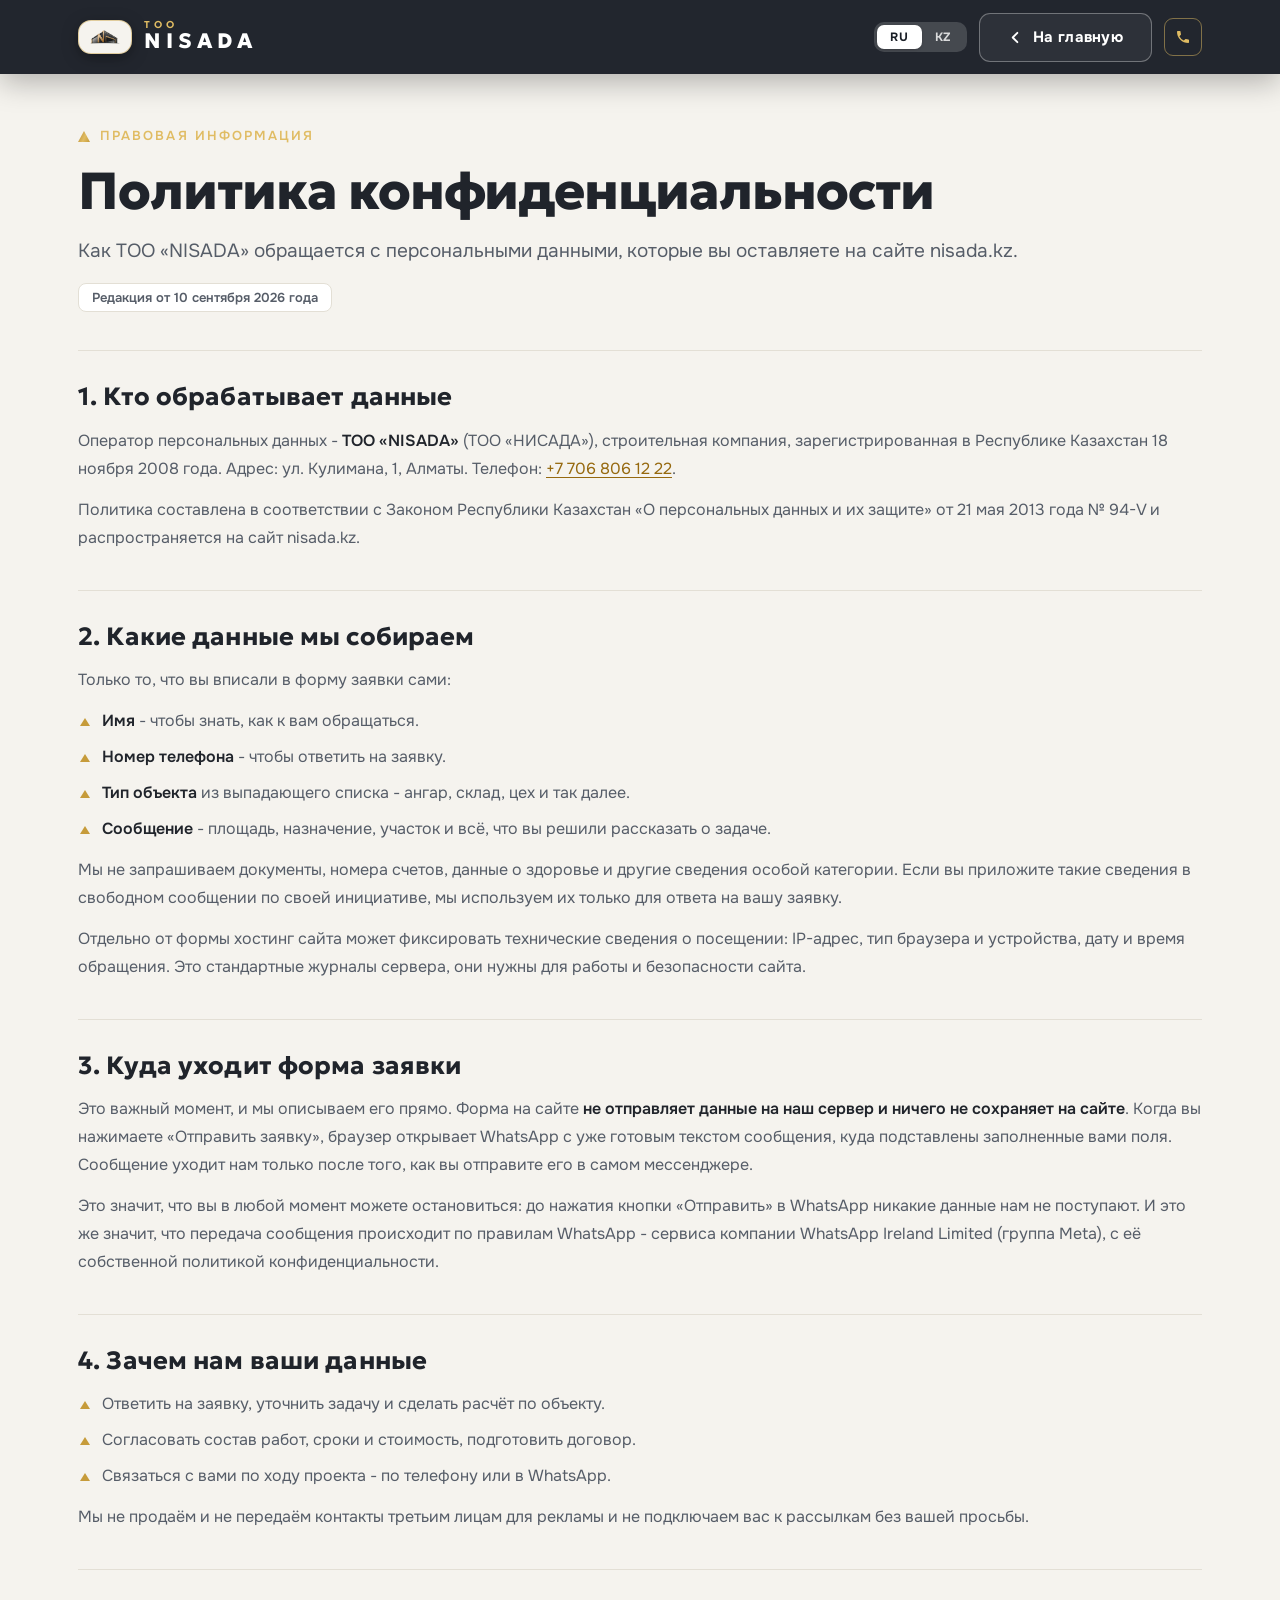
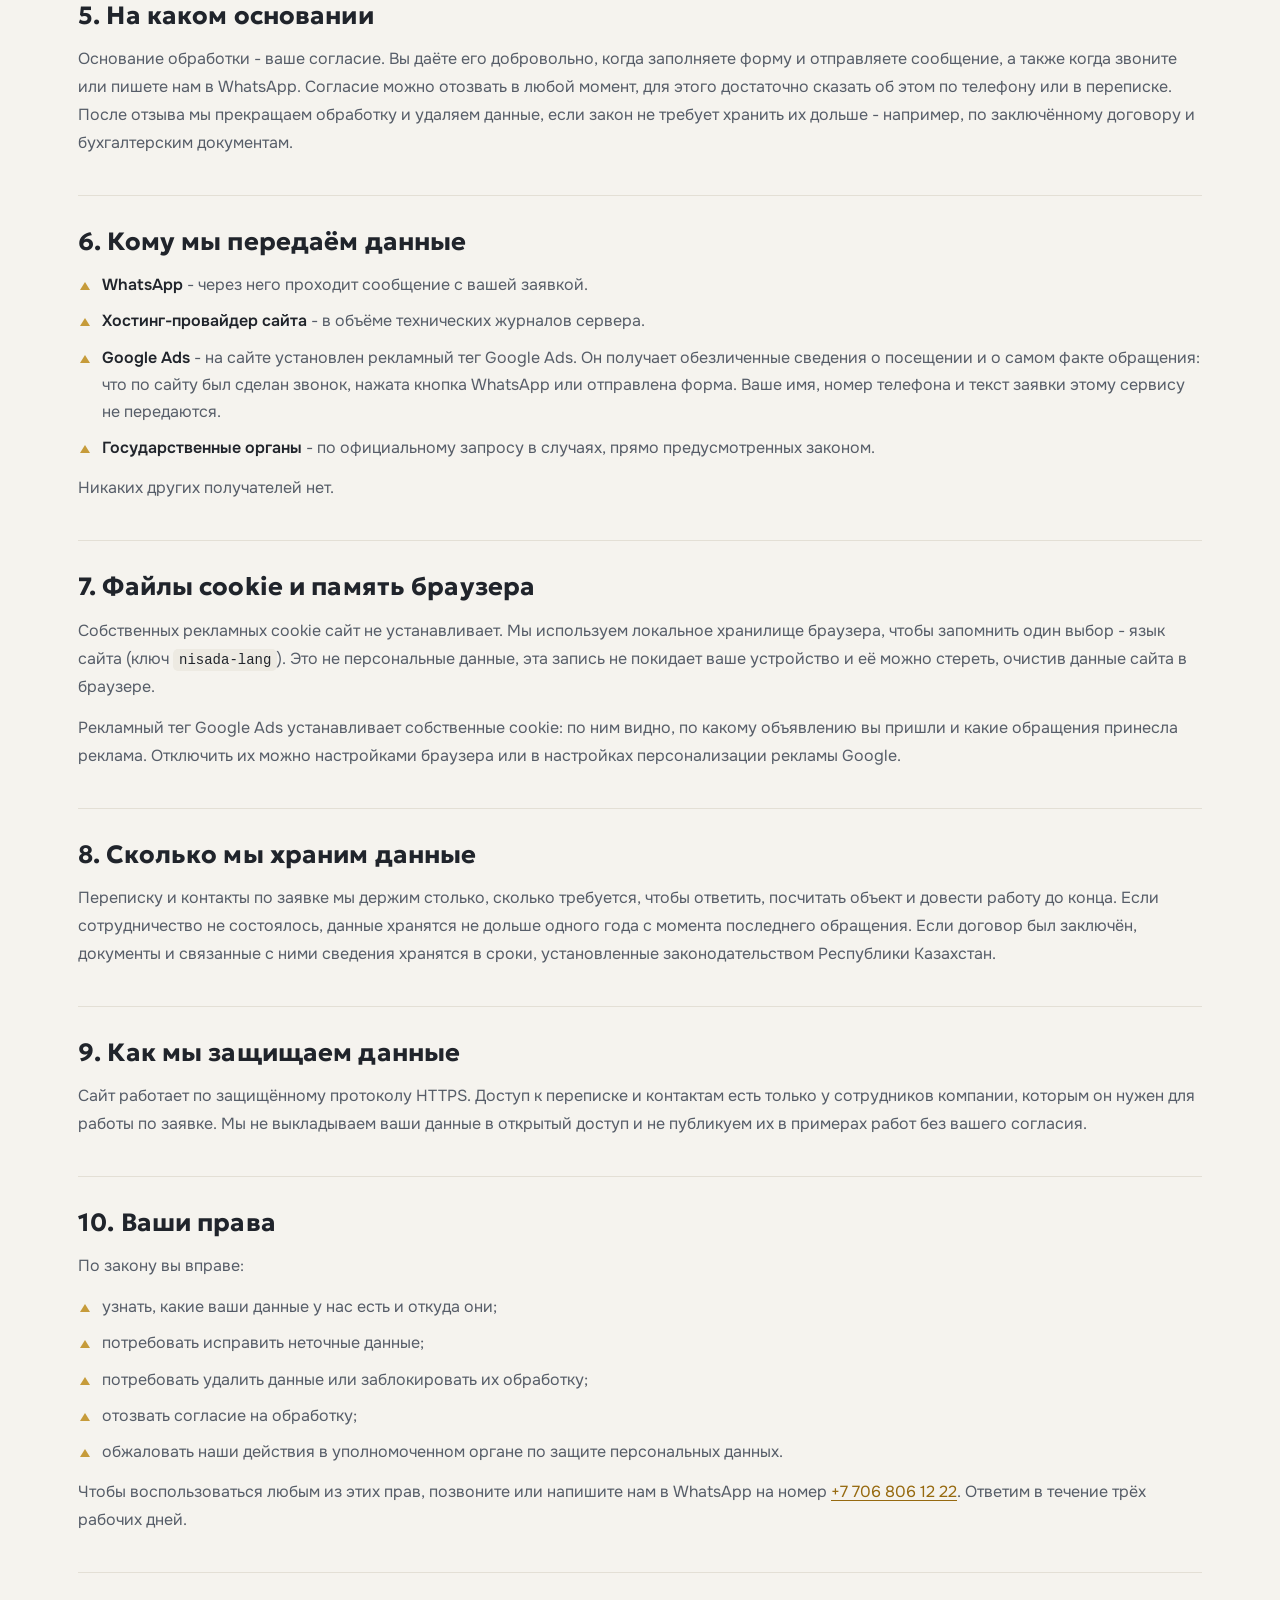
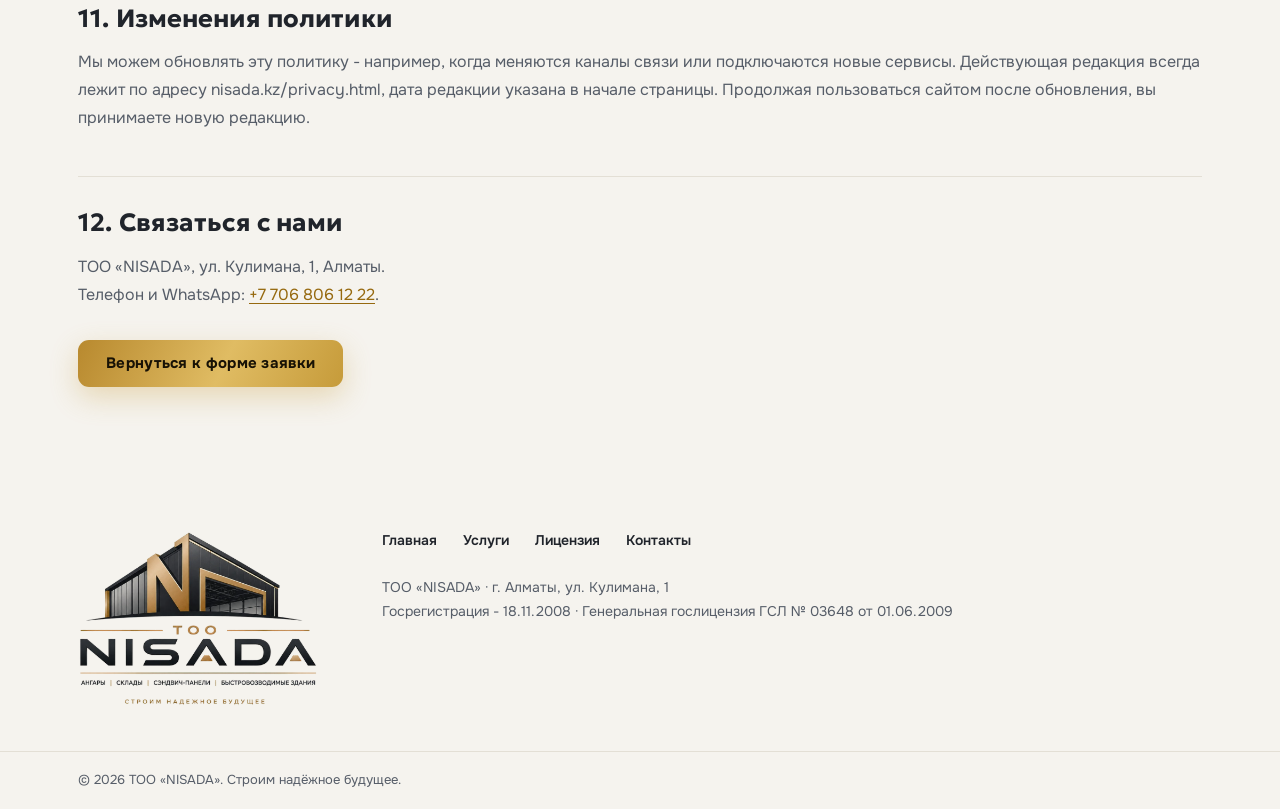
==== commit 5ca00c0c: "Конверсии Google Ads AW-18442003771 - Глобальный тег gtag.js в head index.html и privacy.html - Звон" ====
--- a/privacy.html
+++ b/privacy.html
@@ -23,7 +23,31 @@
 <link rel="preconnect" href="https://fonts.googleapis.com">
 <link rel="preconnect" href="https://fonts.gstatic.com" crossorigin>
 <link href="https://fonts.googleapis.com/css2?family=Geologica:wght@300;500;600;700;800&family=Onest:wght@400;500;600;700&display=swap" rel="stylesheet">
-<link rel="stylesheet" href="styles.css?v=20260910-3">
+<link rel="stylesheet" href="styles.css?v=20260910-4">
+<!-- Google tag (gtag.js) - Google Ads AW-18442003771 -->
+<script async src="https://www.googletagmanager.com/gtag/js?id=AW-18442003771"></script>
+<script>
+  window.dataLayer = window.dataLayer || [];
+  function gtag(){dataLayer.push(arguments);}
+  gtag('js', new Date());
+  gtag('config', 'AW-18442003771');
+
+  /* Конверсия «Интерактивные номера телефонов». Сниппет Google возвращает false и
+     уводит на url в event_callback; у нас ссылки tel: обрабатываются слушателем в
+     script.js без preventDefault - переход к звонку не должен ждать ответа Google. */
+  function gtag_report_conversion(url) {
+    var callback = function () {
+      if (typeof(url) != 'undefined') { window.location = url; }
+    };
+    gtag('event', 'conversion', {
+      'send_to': 'AW-18442003771/rVHuCJO5hPMcELvK6tlE',
+      'value': 1.0,
+      'currency': 'USD',
+      'event_callback': callback
+    });
+    return false;
+  }
+</script>
 </head>
 <body class="doc-body">
 
@@ -105,7 +129,7 @@
         <ul class="doc-list">
           <li><b>WhatsApp</b> - через него проходит сообщение с вашей заявкой.</li>
           <li><b>Хостинг-провайдер сайта</b> - в объёме технических журналов сервера.</li>
-          <li><b>Сервисы Google</b> - если на сайте работают Google Analytics и Google Ads, они получают обезличенные сведения о посещении и действиях на странице. Имя, телефон и текст заявки им не передаются.</li>
+          <li><b>Google Ads</b> - на сайте установлен рекламный тег Google Ads. Он получает обезличенные сведения о посещении и о самом факте обращения: что по сайту был сделан звонок, нажата кнопка WhatsApp или отправлена форма. Ваше имя, номер телефона и текст заявки этому сервису не передаются.</li>
           <li><b>Государственные органы</b> - по официальному запросу в случаях, прямо предусмотренных законом.</li>
         </ul>
         <p>Никаких других получателей нет.</p>
@@ -114,7 +138,7 @@
       <section class="doc-sec">
         <h2>7. Файлы cookie и память браузера</h2>
         <p>Собственных рекламных cookie сайт не устанавливает. Мы используем локальное хранилище браузера, чтобы запомнить один выбор - язык сайта (ключ <code>nisada-lang</code>). Это не персональные данные, эта запись не покидает ваше устройство и её можно стереть, очистив данные сайта в браузере.</p>
-        <p>Сервисы веб-аналитики и рекламы Google, если они подключены к сайту, могут устанавливать свои cookie. Отключить их можно настройками браузера или средствами самих сервисов.</p>
+        <p>Рекламный тег Google Ads устанавливает собственные cookie: по ним видно, по какому объявлению вы пришли и какие обращения принесла реклама. Отключить их можно настройками браузера или в настройках персонализации рекламы Google.</p>
       </section>
 
       <section class="doc-sec">
@@ -204,7 +228,7 @@
         <ul class="doc-list">
           <li><b>WhatsApp</b> - өтініміңіз бар хабарлама сол арқылы өтеді.</li>
           <li><b>Сайттың хостинг-провайдері</b> - сервердің техникалық журналдары көлемінде.</li>
-          <li><b>Google сервистері</b> - сайтта Google Analytics пен Google Ads жұмыс істесе, олар кіру мен беттегі әрекеттер туралы дербестендірілмеген мәліметтер алады. Атыңыз, телефоныңыз және өтінім мәтіні оларға берілмейді.</li>
+          <li><b>Google Ads</b> - сайтта Google Ads жарнама тегі орнатылған. Ол кіру туралы дербестендірілмеген мәліметтерді және өтініштің өзі туралы деректі алады: сайт арқылы қоңырау шалынғанын, WhatsApp түймесі басылғанын немесе нысан жіберілгенін. Атыңыз, телефон нөміріңіз және өтінім мәтіні бұл сервиске берілмейді.</li>
           <li><b>Мемлекеттік органдар</b> - заңда тікелей көзделген жағдайларда, ресми сұрау бойынша.</li>
         </ul>
         <p>Басқа алушылар жоқ.</p>
@@ -213,7 +237,7 @@
       <section class="doc-sec">
         <h2>7. Cookie файлдары және браузер жады</h2>
         <p>Сайт өзінің жарнамалық cookie файлдарын орнатпайды. Браузердің жергілікті жадын бір ғана таңдауды - сайт тілін есте сақтау үшін пайдаланамыз (<code>nisada-lang</code> кілті). Бұл дербес дерек емес, жазба құрылғыңыздан шықпайды және браузерде сайт деректерін тазалау арқылы өшіріледі.</p>
-        <p>Сайтқа қосылған жағдайда Google веб-аналитика және жарнама сервистері өз cookie файлдарын орнатуы мүмкін. Оларды браузер параметрлерімен немесе сол сервистердің құралдарымен өшіруге болады.</p>
+        <p>Google Ads жарнама тегі өз cookie файлдарын орнатады: олар арқылы қай жарнама бойынша келгеніңіз және жарнама қандай өтініштер әкелгені көрінеді. Оларды браузер параметрлерімен немесе Google жарнамасын дербестендіру параметрлерінде өшіруге болады.</p>
       </section>
 
       <section class="doc-sec">
@@ -277,6 +301,6 @@
   </div>
 </footer>
 
-<script src="privacy.js?v=20260910-3" defer></script>
+<script src="privacy.js?v=20260910-4" defer></script>
 </body>
 </html>
